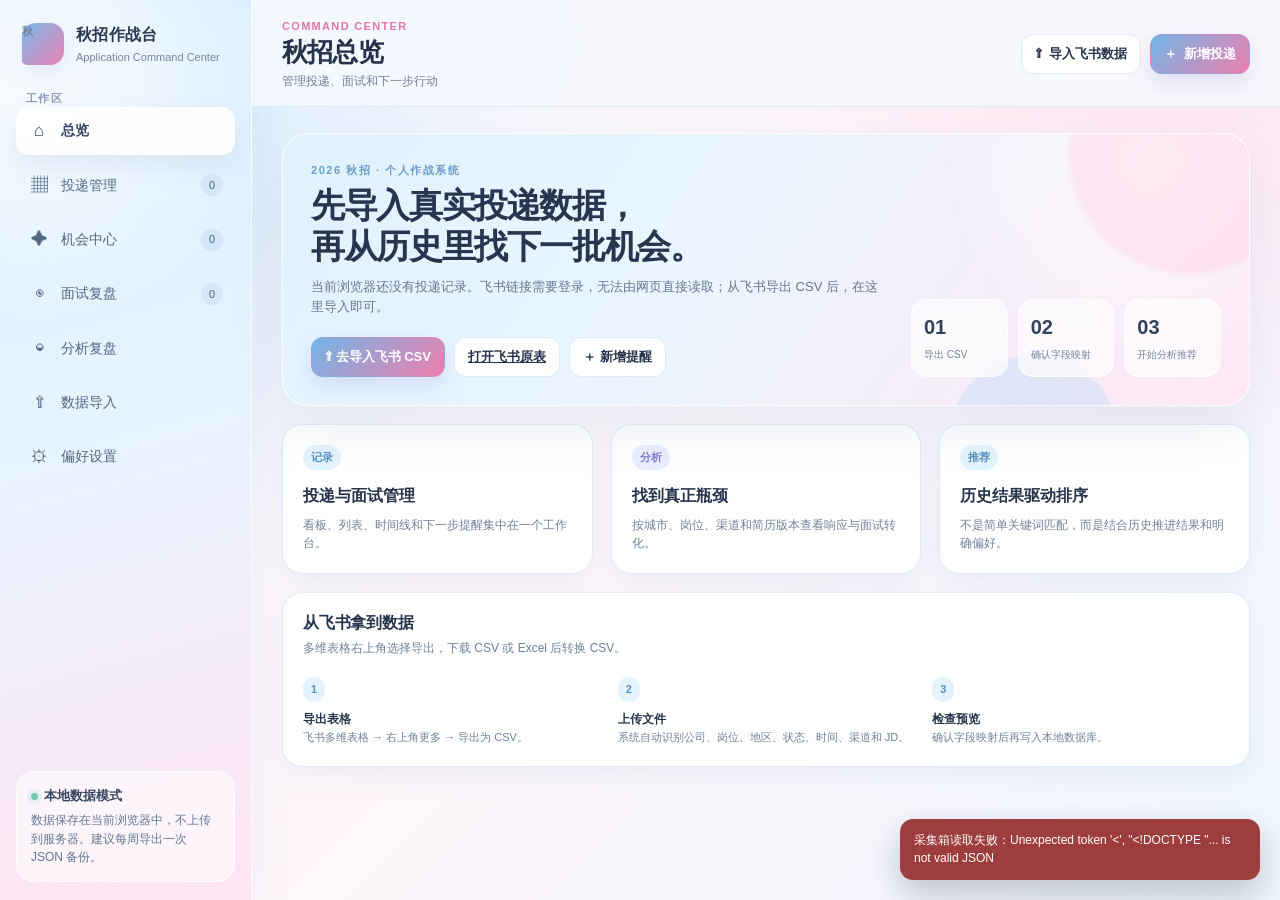
==== index.html @ 4ef89d28 "Initial version of Qiuzhao Workbench" ====
<!doctype html>
<html lang="zh-CN">
<head>
  <meta charset="utf-8">
  <meta name="viewport" content="width=device-width, initial-scale=1">
  <meta name="theme-color" content="#172b39">
  <title>秋招作战台</title>
  <link rel="icon" href="favicon.svg" type="image/svg+xml">
  <link rel="stylesheet" href="styles.css">
</head>
<body>
  <div class="app-shell">
    <aside class="sidebar">
      <a class="brand" href="#dashboard" aria-label="秋招作战台首页">
        <span class="brand-mark">秋</span>
        <span><strong>秋招作战台</strong><span>Application Command Center</span></span>
      </a>
      <div>
        <div class="nav-label">工作区</div>
        <nav class="nav-list" id="main-nav" aria-label="主导航">
          <button class="nav-btn active" data-page="dashboard"><span class="nav-icon">⌂</span><span>总览</span></button>
          <button class="nav-btn" data-page="applications"><span class="nav-icon">▦</span><span>投递管理</span><span class="nav-badge" id="nav-app-count">0</span></button>
          <button class="nav-btn" data-page="opportunities"><span class="nav-icon">✦</span><span>机会中心</span><span class="nav-badge" id="nav-opportunity-count">0</span></button>
          <button class="nav-btn" data-page="reviews"><span class="nav-icon">◉</span><span>面试复盘</span><span class="nav-badge" id="nav-review-count">0</span></button>
          <button class="nav-btn" data-page="analytics"><span class="nav-icon">◒</span><span>分析复盘</span></button>
          <button class="nav-btn" data-page="import"><span class="nav-icon">⇧</span><span>数据导入</span></button>
          <button class="nav-btn" data-page="settings"><span class="nav-icon">⚙</span><span>偏好设置</span></button>
        </nav>
      </div>
      <div class="sidebar-spacer"></div>
      <div class="sidebar-card">
        <strong><span class="dot"></span>本地数据模式</strong>
        数据保存在当前浏览器中，不上传到服务器。建议每周导出一次 JSON 备份。
      </div>
    </aside>

    <div class="main-shell">
      <header class="topbar">
        <div class="page-heading">
          <small id="page-kicker">Command center</small>
          <h1 id="page-title">秋招总览</h1>
          <p id="page-subtitle">管理投递、面试和下一步行动</p>
        </div>
        <div class="topbar-actions">
          <button class="btn btn-secondary" data-action="go-import">⇧ <span class="btn-label">导入飞书数据</span></button>
          <button class="btn btn-primary" data-action="add-application">＋ <span class="btn-label">新增投递</span></button>
        </div>
      </header>
      <main id="app-main" class="page" tabindex="-1"></main>
    </div>
  </div>

  <div id="modal-root"></div>
  <div id="toast-root" class="toast-root" aria-live="polite"></div>

  <script src="js/store.js"></script>
  <script src="js/recommender.js"></script>
  <script src="js/capture-module.js"></script>
  <script src="js/reviews-module.js"></script>
  <script src="js/reminders-module.js"></script>
  <script src="js/daily-stats-module.js"></script>
  <script src="js/dashboard-module.js"></script>
  <script src="js/app.js"></script>
</body>
</html>
---- styles.css ----
:root {
  --ink: #17232f;
  --muted: #67727e;
  --subtle: #8e97a1;
  --paper: #f4f1eb;
  --card: #fffdf9;
  --line: #e4dfd7;
  --nav: #172b39;
  --nav-soft: #233d4e;
  --accent: #ef6548;
  --accent-soft: #fde8e1;
  --teal: #2f8f77;
  --teal-soft: #e0f2ec;
  --blue: #4777d9;
  --blue-soft: #e7edfc;
  --amber: #d99528;
  --amber-soft: #fcf0d8;
  --violet: #7658bd;
  --violet-soft: #eee8fb;
  --danger: #c94b4b;
  --danger-soft: #fce7e7;
  --shadow: 0 18px 44px rgba(27, 40, 52, 0.08);
  --shadow-sm: 0 8px 20px rgba(27, 40, 52, 0.07);
  --radius-xl: 26px;
  --radius-lg: 20px;
  --radius-md: 14px;
  --radius-sm: 10px;
}

* { box-sizing: border-box; }
html { background: var(--paper); }
body {
  margin: 0;
  min-width: 320px;
  color: var(--ink);
  background:
    radial-gradient(circle at 85% 0%, rgba(239, 101, 72, 0.09), transparent 28rem),
    linear-gradient(135deg, #f7f4ee 0%, #f1eee8 100%);
  font-family: "Noto Sans SC", "Microsoft YaHei UI", "PingFang SC", "Segoe UI", sans-serif;
  font-size: 14px;
  line-height: 1.55;
}
button, input, select, textarea { font: inherit; }
button { cursor: pointer; }
a { color: inherit; }
h1, h2, h3, h4, p { margin: 0; }
button:focus-visible, input:focus-visible, select:focus-visible, textarea:focus-visible, a:focus-visible {
  outline: 3px solid rgba(71, 119, 217, 0.22);
  outline-offset: 2px;
}

.app-shell { min-height: 100vh; display: grid; grid-template-columns: 252px minmax(0, 1fr); }
.sidebar {
  position: sticky;
  top: 0;
  height: 100vh;
  padding: 22px 16px 18px;
  color: #f7fafc;
  background:
    radial-gradient(circle at 30% 0%, rgba(92, 159, 180, 0.28), transparent 20rem),
    var(--nav);
  display: flex;
  flex-direction: column;
  gap: 24px;
  overflow: auto;
}
.brand { display: flex; align-items: center; gap: 12px; padding: 0 6px; color: inherit; text-decoration: none; }
.brand-mark {
  width: 42px; height: 42px; border-radius: 14px 14px 14px 5px;
  display: grid; place-items: center; background: var(--accent); color: white;
  font-size: 20px; font-weight: 800; box-shadow: 0 10px 24px rgba(239, 101, 72, 0.3);
}
.brand strong { display: block; font-size: 16px; letter-spacing: 0.02em; }
.brand span { display: block; color: #aab9c4; font-size: 11px; margin-top: 1px; }
.nav-label { padding: 0 10px; color: #7f95a4; font-size: 11px; font-weight: 700; letter-spacing: 0.12em; }
.nav-list { display: flex; flex-direction: column; gap: 6px; }
.nav-btn {
  width: 100%; border: 0; border-radius: 13px; padding: 11px 12px; color: #c8d4dc; background: transparent;
  display: flex; align-items: center; gap: 11px; text-align: left; transition: .18s ease;
}
.nav-btn:hover { background: rgba(255,255,255,0.07); color: white; }
.nav-btn.active { background: #f6f3ed; color: var(--nav); box-shadow: 0 8px 20px rgba(0,0,0,0.14); font-weight: 700; }
.nav-icon { width: 22px; text-align: center; font-size: 17px; }
.nav-badge {
  margin-left: auto; min-width: 22px; height: 22px; padding: 0 6px; border-radius: 999px;
  display: grid; place-items: center; background: rgba(255,255,255,0.12); color: inherit; font-size: 11px;
}
.nav-btn.active .nav-badge { background: var(--accent-soft); color: var(--accent); }
.sidebar-spacer { flex: 1; }
.sidebar-card {
  padding: 14px; border: 1px solid rgba(255,255,255,0.1); border-radius: 18px;
  background: rgba(255,255,255,0.055); color: #bdcbd4; font-size: 12px;
}
.sidebar-card strong { display: block; color: white; margin-bottom: 5px; font-size: 13px; }
.sidebar-card .dot { display: inline-block; width: 7px; height: 7px; margin-right: 6px; border-radius: 50%; background: #57c69d; box-shadow: 0 0 0 4px rgba(87,198,157,.12); }

.main-shell { min-width: 0; }
.topbar {
  position: sticky; top: 0; z-index: 20; padding: 18px 30px 16px;
  border-bottom: 1px solid rgba(228, 223, 215, 0.82); background: rgba(244, 241, 235, 0.9);
  backdrop-filter: blur(16px); display: flex; align-items: center; justify-content: space-between; gap: 20px;
}
.page-heading small { display: block; color: var(--accent); font-size: 11px; font-weight: 800; letter-spacing: .12em; text-transform: uppercase; }
.page-heading h1 { margin-top: 2px; font-size: clamp(21px, 2vw, 28px); line-height: 1.2; letter-spacing: -0.03em; }
.page-heading p { margin-top: 4px; color: var(--muted); font-size: 12px; }
.topbar-actions { display: flex; align-items: center; gap: 9px; flex-wrap: wrap; justify-content: flex-end; }
.page { padding: 26px 30px 44px; max-width: 1560px; margin: 0 auto; }
.stack { display: flex; flex-direction: column; gap: 18px; }
.grid { display: grid; gap: 18px; }
.grid-2 { grid-template-columns: repeat(2, minmax(0, 1fr)); }
.grid-3 { grid-template-columns: repeat(3, minmax(0, 1fr)); }
.grid-4 { grid-template-columns: repeat(4, minmax(0, 1fr)); }
.grid-sidebar { grid-template-columns: minmax(0, 1.7fr) minmax(300px, 0.85fr); }
.card {
  border: 1px solid rgba(228, 223, 215, 0.92); border-radius: var(--radius-lg);
  background: rgba(255, 253, 249, 0.96); box-shadow: var(--shadow-sm);
}
.card-body { padding: 20px; }
.card-header { padding: 18px 20px 0; display: flex; align-items: flex-start; justify-content: space-between; gap: 14px; }
.card-header h3 { font-size: 16px; letter-spacing: -0.015em; }
.card-header p { color: var(--muted); font-size: 12px; margin-top: 3px; }
.card-footer { padding: 15px 20px; border-top: 1px solid var(--line); }
.section-title { display: flex; align-items: end; justify-content: space-between; gap: 16px; }
.section-title h2 { font-size: 19px; letter-spacing: -0.02em; }
.section-title p { color: var(--muted); font-size: 12px; margin-top: 3px; }
.muted { color: var(--muted); }
.subtle { color: var(--subtle); }
.tiny { font-size: 11px; }
.small { font-size: 12px; }
.strong { font-weight: 750; }
.nowrap { white-space: nowrap; }
.truncate { overflow: hidden; text-overflow: ellipsis; white-space: nowrap; }
.text-link { color: var(--blue); text-decoration: none; font-weight: 650; }
.text-link:hover { text-decoration: underline; }

.btn {
  border: 1px solid transparent; border-radius: 12px; padding: 9px 13px;
  display: inline-flex; align-items: center; justify-content: center; gap: 7px;
  font-weight: 700; font-size: 13px; transition: .18s ease; white-space: nowrap;
}
.btn:hover { transform: translateY(-1px); }
.btn-primary { background: var(--accent); color: white; box-shadow: 0 8px 18px rgba(239,101,72,.24); }
.btn-primary:hover { background: #dd583d; }
.btn-dark { background: var(--nav); color: white; }
.btn-secondary { border-color: var(--line); background: white; color: var(--ink); }
.btn-secondary:hover { border-color: #cfc7bc; background: #fbfaf7; }
.btn-ghost { background: transparent; color: var(--muted); }
.btn-ghost:hover { background: rgba(23,35,47,.05); color: var(--ink); }
.btn-danger { background: var(--danger-soft); color: var(--danger); }
.btn-sm { padding: 6px 10px; border-radius: 10px; font-size: 12px; }
.btn-icon { width: 36px; height: 36px; padding: 0; }
.btn[disabled] { opacity: .5; cursor: not-allowed; transform: none; }

.stat-card { position: relative; overflow: hidden; min-height: 138px; }
.stat-card::after { content: ''; position: absolute; width: 110px; height: 110px; right: -35px; bottom: -45px; border-radius: 50%; background: var(--stat-soft, var(--blue-soft)); }
.stat-top { display: flex; align-items: center; justify-content: space-between; color: var(--muted); font-size: 12px; font-weight: 650; }
.stat-icon { width: 34px; height: 34px; border-radius: 11px; display: grid; place-items: center; background: var(--stat-soft, var(--blue-soft)); color: var(--stat-color, var(--blue)); font-size: 16px; }
.stat-value { margin-top: 14px; font-size: 32px; line-height: 1; font-weight: 800; letter-spacing: -0.05em; }
.stat-meta { margin-top: 9px; position: relative; z-index: 1; color: var(--muted); font-size: 11px; }
.stat-trend { color: var(--teal); font-weight: 700; }

.pill, .tag {
  display: inline-flex; align-items: center; gap: 5px; border-radius: 999px;
  padding: 4px 8px; background: #f0ede7; color: #59636e; font-size: 11px; font-weight: 700;
}
.tag-accent { background: var(--accent-soft); color: #bc472f; }
.tag-teal { background: var(--teal-soft); color: #22705c; }
.tag-blue { background: var(--blue-soft); color: #315da9; }
.tag-amber { background: var(--amber-soft); color: #9a6615; }
.tag-violet { background: var(--violet-soft); color: #60469d; }
.tag-danger { background: var(--danger-soft); color: #ad3d3d; }
.status-dot { width: 7px; height: 7px; border-radius: 50%; background: currentColor; }
.priority-high { background: var(--danger-soft); color: var(--danger); }
.priority-mid { background: var(--amber-soft); color: #946115; }
.priority-low { background: #ebeff2; color: #66727d; }

.form-grid { display: grid; grid-template-columns: repeat(2, minmax(0, 1fr)); gap: 15px; }
.form-grid.cols-3 { grid-template-columns: repeat(3, minmax(0, 1fr)); }
.field { display: flex; flex-direction: column; gap: 6px; min-width: 0; }
.field.span-2 { grid-column: span 2; }
.field.span-3 { grid-column: span 3; }
.field > label { color: #4f5a65; font-size: 12px; font-weight: 750; }
.field input, .field select, .field textarea, .input {
  width: 100%; border: 1px solid #ded8cf; border-radius: 12px; color: var(--ink); background: #fff;
  padding: 10px 12px; transition: .16s ease;
}
.field textarea { min-height: 96px; resize: vertical; line-height: 1.55; }
.field textarea.tall { min-height: 180px; }
.field input:hover, .field select:hover, .field textarea:hover, .input:hover { border-color: #cfc6ba; }
.field input:focus, .field select:focus, .field textarea:focus, .input:focus { border-color: var(--blue); box-shadow: 0 0 0 3px rgba(71,119,217,.1); outline: none; }
.field-help { color: var(--subtle); font-size: 11px; }
.form-actions { display: flex; justify-content: flex-end; gap: 9px; margin-top: 20px; }
.checkline { display: flex; gap: 9px; align-items: center; color: var(--muted); font-size: 12px; }
.checkline input { width: auto; }
.toolbar { display: flex; align-items: center; justify-content: space-between; gap: 12px; flex-wrap: wrap; }
.filters { display: flex; gap: 9px; align-items: center; flex-wrap: wrap; }
.filters input, .filters select { min-width: 132px; border: 1px solid var(--line); border-radius: 11px; padding: 9px 11px; background: white; }
.search-box { position: relative; min-width: min(320px, 100%); }
.search-box span { position: absolute; left: 11px; top: 50%; transform: translateY(-50%); color: var(--subtle); }
.search-box input { width: 100%; padding-left: 34px; }

.empty-state { padding: 42px 24px; min-height: 240px; display: grid; place-items: center; text-align: center; }
.empty-state.compact { min-height: 170px; padding: 28px 18px; }
.empty-icon { width: 58px; height: 58px; margin: 0 auto 14px; border-radius: 20px; display: grid; place-items: center; background: var(--blue-soft); color: var(--blue); font-size: 25px; }
.empty-state h3 { font-size: 17px; }
.empty-state p { max-width: 480px; margin: 7px auto 0; color: var(--muted); font-size: 12px; }
.empty-actions { margin-top: 17px; display: flex; justify-content: center; gap: 9px; flex-wrap: wrap; }

.hero {
  position: relative; overflow: hidden; border-radius: var(--radius-xl); padding: 28px;
  color: #f9fbfc; background: linear-gradient(125deg, #1b3445 0%, #254c5f 70%, #315f6b 100%);
  box-shadow: var(--shadow);
}
.hero::before { content: ''; position: absolute; width: 240px; height: 240px; border-radius: 50%; right: -60px; top: -100px; background: rgba(239,101,72,.35); filter: blur(2px); }
.hero::after { content: ''; position: absolute; width: 170px; height: 170px; border-radius: 50%; right: 130px; bottom: -120px; background: rgba(78,183,160,.24); }
.hero-content { position: relative; z-index: 1; display: flex; align-items: flex-end; justify-content: space-between; gap: 24px; }
.hero h2 { font-size: clamp(22px, 3vw, 34px); line-height: 1.2; letter-spacing: -0.04em; margin-top: 6px; }
.hero p { max-width: 650px; margin-top: 10px; color: #c6d5dd; font-size: 13px; }
.hero-kicker { color: #7ed7bb; font-size: 11px; font-weight: 800; letter-spacing: .14em; text-transform: uppercase; }
.hero-targets { display: grid; grid-template-columns: repeat(3, minmax(90px, 1fr)); gap: 10px; min-width: 310px; }
.hero-target { padding: 12px; border: 1px solid rgba(255,255,255,.12); border-radius: 15px; background: rgba(255,255,255,.07); backdrop-filter: blur(8px); }
.hero-target strong { display: block; font-size: 20px; }
.hero-target span { color: #b9cbd4; font-size: 10px; }

.progress { height: 8px; overflow: hidden; border-radius: 999px; background: #eeeae3; }
.progress > span { display: block; height: 100%; border-radius: inherit; background: var(--accent); }
.progress.teal > span { background: var(--teal); }
.progress.blue > span { background: var(--blue); }
.metric-row { display: flex; align-items: center; justify-content: space-between; gap: 14px; padding: 11px 0; border-bottom: 1px solid #eeeae4; }
.metric-row:last-child { border-bottom: 0; }
.metric-row-label { min-width: 0; }
.metric-row-label strong { display: block; font-size: 13px; }
.metric-row-label span { color: var(--muted); font-size: 11px; }
.metric-row-value { font-size: 17px; font-weight: 800; }

.task-list { display: flex; flex-direction: column; }
.task-item { display: flex; gap: 12px; padding: 14px 0; border-bottom: 1px solid #eeeae4; }
.task-item:last-child { border-bottom: 0; }
.task-check { width: 22px; height: 22px; flex: 0 0 auto; margin-top: 2px; border: 1px solid #d4cec5; border-radius: 7px; background: white; display: grid; place-items: center; color: transparent; }
.task-check:hover { color: var(--teal); border-color: var(--teal); }
.task-main { flex: 1; min-width: 0; }
.task-main strong { display: block; font-size: 13px; }
.task-main p { color: var(--muted); margin-top: 3px; font-size: 11px; }
.task-side { flex: 0 0 auto; }

.pipeline { display: grid; grid-template-columns: repeat(5, minmax(0, 1fr)); gap: 8px; }
.pipeline-step { min-width: 0; }
.pipeline-track { height: 7px; border-radius: 999px; background: #ede9e2; overflow: hidden; margin-bottom: 8px; }
.pipeline-track span { display: block; height: 100%; border-radius: inherit; background: var(--step-color, var(--blue)); }
.pipeline-step strong { display: block; font-size: 17px; }
.pipeline-step small { color: var(--muted); font-size: 10px; }

.table-wrap { overflow: auto; border-radius: 0 0 var(--radius-lg) var(--radius-lg); }
.data-table { width: 100%; border-collapse: collapse; min-width: 1120px; }
.data-table th { padding: 11px 14px; color: var(--subtle); background: #faf8f4; text-align: left; font-size: 11px; font-weight: 750; letter-spacing: .03em; border-bottom: 1px solid var(--line); }
.data-table td { padding: 13px 14px; border-bottom: 1px solid #eeeae4; vertical-align: middle; font-size: 12px; }
.data-table tr:last-child td { border-bottom: 0; }
.data-table tbody tr { transition: .14s ease; }
.data-table tbody tr:hover { background: #fcfaf6; }
.company-cell { display: flex; align-items: center; gap: 10px; min-width: 0; }
.company-avatar { width: 34px; height: 34px; flex: 0 0 auto; border-radius: 11px; display: grid; place-items: center; background: var(--blue-soft); color: var(--blue); font-weight: 800; }
.company-cell strong { display: block; max-width: 190px; overflow: hidden; text-overflow: ellipsis; white-space: nowrap; }
.company-cell span { display: block; color: var(--muted); font-size: 11px; max-width: 220px; overflow: hidden; text-overflow: ellipsis; white-space: nowrap; }
.row-actions { display: flex; justify-content: flex-end; gap: 5px; }

.kanban { display: grid; grid-auto-flow: column; grid-auto-columns: minmax(260px, 1fr); gap: 14px; overflow-x: auto; padding-bottom: 8px; align-items: start; }
.kanban-col { min-height: 260px; border: 1px solid var(--line); border-radius: 17px; background: rgba(255,255,255,.58); }
.kanban-head { padding: 13px 14px; display: flex; align-items: center; justify-content: space-between; border-bottom: 1px solid var(--line); }
.kanban-head strong { display: flex; align-items: center; gap: 7px; font-size: 12px; }
.kanban-cards { padding: 10px; display: flex; flex-direction: column; gap: 9px; min-height: 160px; }
.kanban-card { padding: 12px; border: 1px solid var(--line); border-radius: 13px; background: white; box-shadow: 0 5px 14px rgba(27,40,52,.045); cursor: pointer; }
.kanban-card:hover { border-color: #cbc2b5; transform: translateY(-1px); }
.kanban-card strong { display: block; font-size: 12px; }
.kanban-card p { color: var(--muted); font-size: 11px; margin-top: 3px; }
.kanban-card .card-meta { margin-top: 9px; display: flex; align-items: center; justify-content: space-between; gap: 8px; }

.bar-list { display: flex; flex-direction: column; gap: 13px; }
.bar-item { display: grid; grid-template-columns: minmax(90px, 1fr) minmax(120px, 2.4fr) auto; align-items: center; gap: 10px; }
.bar-item-label { min-width: 0; }
.bar-item-label strong { display: block; font-size: 12px; overflow: hidden; text-overflow: ellipsis; white-space: nowrap; }
.bar-item-label span { color: var(--muted); font-size: 10px; }
.bar-track { height: 9px; border-radius: 999px; overflow: hidden; background: #eeeae3; }
.bar-track span { display: block; height: 100%; border-radius: inherit; background: var(--bar-color, var(--blue)); }
.bar-value { min-width: 54px; text-align: right; font-size: 11px; font-weight: 750; }
.funnel { display: flex; flex-direction: column; gap: 10px; }
.funnel-row { display: grid; grid-template-columns: 76px 1fr 52px; gap: 10px; align-items: center; }
.funnel-row span:first-child { color: var(--muted); font-size: 11px; }
.funnel-track { height: 24px; background: #eeeae3; border-radius: 8px; overflow: hidden; }
.funnel-track span { display: block; height: 100%; background: var(--funnel-color, var(--blue)); border-radius: inherit; }
.donut-wrap { display: flex; align-items: center; gap: 24px; }
.donut { width: 150px; height: 150px; flex: 0 0 auto; border-radius: 50%; position: relative; background: conic-gradient(var(--teal) 0 0, #eeeae3 0); }
.donut::after { content: ''; position: absolute; inset: 27px; border-radius: 50%; background: var(--card); }
.donut-center { position: absolute; inset: 0; z-index: 1; display: grid; place-items: center; text-align: center; }
.donut-center strong { display: block; font-size: 24px; line-height: 1; }
.donut-center span { color: var(--muted); font-size: 10px; }
.legend { display: flex; flex-direction: column; gap: 9px; }
.legend-item { display: flex; align-items: center; gap: 8px; color: var(--muted); font-size: 11px; }
.legend-dot { width: 9px; height: 9px; border-radius: 3px; }
.sparkline { width: 100%; height: 120px; overflow: visible; }
.sparkline .grid-line { stroke: #e9e4dc; stroke-width: 1; }
.sparkline .line { fill: none; stroke: var(--accent); stroke-width: 3; stroke-linecap: round; stroke-linejoin: round; }
.sparkline .area { fill: rgba(239,101,72,.09); }
.sparkline .point { fill: white; stroke: var(--accent); stroke-width: 3; }
.chart-caption { display: flex; justify-content: space-between; color: var(--subtle); font-size: 10px; margin-top: 2px; }

.recommendation-card { border: 1px solid var(--line); border-radius: 17px; padding: 17px; background: white; }
.recommendation-card + .recommendation-card { margin-top: 12px; }
.recommendation-top { display: flex; align-items: flex-start; justify-content: space-between; gap: 16px; }
.recommendation-title { min-width: 0; }
.recommendation-title h3 { font-size: 15px; }
.recommendation-title p { color: var(--muted); font-size: 11px; margin-top: 2px; }
.score-ring { width: 62px; height: 62px; flex: 0 0 auto; border-radius: 50%; display: grid; place-items: center; background: conic-gradient(var(--score-color, var(--teal)) calc(var(--score) * 1%), #eeeae3 0); position: relative; }
.score-ring::after { content: ''; position: absolute; inset: 6px; border-radius: 50%; background: white; }
.score-ring strong { position: relative; z-index: 1; font-size: 17px; }
.score-ring span { position: relative; z-index: 1; font-size: 8px; color: var(--muted); }
.recommendation-reasons { margin-top: 13px; display: flex; flex-wrap: wrap; gap: 6px; }
.recommendation-warnings { margin-top: 9px; color: #a26126; font-size: 11px; }
.recommendation-actions { margin-top: 14px; padding-top: 13px; border-top: 1px solid #eeeae4; display: flex; justify-content: space-between; align-items: center; gap: 10px; flex-wrap: wrap; }
.component-bars { display: grid; grid-template-columns: repeat(4, 1fr); gap: 8px; margin-top: 14px; }
.component { padding: 9px; border-radius: 11px; background: #f8f6f2; }
.component span { display: block; color: var(--muted); font-size: 9px; }
.component strong { display: block; font-size: 13px; margin-top: 2px; }

.detail-hero { padding: 22px; background: linear-gradient(135deg, #f8f4ed, #fff); border-bottom: 1px solid var(--line); }
.detail-hero h2 { font-size: 20px; }
.detail-hero p { color: var(--muted); font-size: 12px; margin-top: 4px; }
.detail-meta { display: flex; flex-wrap: wrap; gap: 7px; margin-top: 14px; }
.detail-grid { display: grid; grid-template-columns: repeat(2, minmax(0, 1fr)); gap: 14px; }
.detail-field { padding: 11px 12px; border-radius: 12px; background: #faf8f4; }
.detail-field span { display: block; color: var(--subtle); font-size: 10px; }
.detail-field strong { display: block; margin-top: 3px; font-size: 12px; word-break: break-word; }
.detail-jd { white-space: pre-wrap; color: #42515f; font-size: 12px; line-height: 1.7; max-height: 360px; overflow: auto; padding: 14px; border-radius: 13px; background: #faf8f4; }
.timeline { position: relative; padding-left: 24px; }
.timeline::before { content: ''; position: absolute; left: 7px; top: 6px; bottom: 6px; width: 1px; background: #ded8cf; }
.timeline-item { position: relative; padding-bottom: 19px; }
.timeline-item:last-child { padding-bottom: 0; }
.timeline-item::before { content: ''; position: absolute; left: -22px; top: 5px; width: 11px; height: 11px; border-radius: 50%; background: var(--accent); border: 3px solid var(--card); box-shadow: 0 0 0 1px #e4d9ce; }
.timeline-item strong { display: block; font-size: 12px; }
.timeline-item span { color: var(--subtle); font-size: 10px; }
.timeline-item p { color: var(--muted); font-size: 11px; margin-top: 4px; }

.import-source { display: flex; align-items: flex-start; gap: 15px; }
.import-source-icon { width: 48px; height: 48px; flex: 0 0 auto; border-radius: 16px; display: grid; place-items: center; background: var(--blue-soft); color: var(--blue); font-size: 21px; }
.drop-zone { border: 1px dashed #c9c0b5; border-radius: 16px; padding: 26px; text-align: center; background: #fbf9f5; transition: .16s ease; }
.drop-zone.dragging { border-color: var(--blue); background: var(--blue-soft); }
.drop-zone strong { display: block; }
.drop-zone p { color: var(--muted); font-size: 11px; margin-top: 4px; }
.preview-table { max-height: 320px; overflow: auto; }
.notice { padding: 12px 14px; border-radius: 12px; font-size: 12px; }
.notice-info { color: #315da9; background: var(--blue-soft); }
.notice-warning { color: #936217; background: var(--amber-soft); }
.notice-success { color: #286f5b; background: var(--teal-soft); }
.mapping-list { display: flex; flex-wrap: wrap; gap: 7px; }
.mapping-chip { padding: 6px 9px; border-radius: 9px; background: #f4f1eb; color: var(--muted); font-size: 10px; }
.mapping-chip strong { color: var(--ink); }

.modal-backdrop { position: fixed; inset: 0; z-index: 100; background: rgba(16,27,37,.42); backdrop-filter: blur(3px); display: grid; align-items: start; justify-items: center; padding: 24px; overflow: auto; }
.modal { width: min(880px, 100%); max-height: calc(100vh - 48px); overflow: auto; border-radius: 22px; background: var(--card); box-shadow: 0 28px 80px rgba(12,24,35,.26); animation: modal-in .16s ease-out; }
.modal.wide { width: min(1080px, 100%); }
.modal.narrow { width: min(540px, 100%); }
.modal-header { position: sticky; top: 0; z-index: 3; padding: 18px 20px; border-bottom: 1px solid var(--line); background: rgba(255,253,249,.95); backdrop-filter: blur(12px); display: flex; align-items: flex-start; justify-content: space-between; gap: 18px; }
.modal-header h2 { font-size: 19px; }
.modal-header p { color: var(--muted); font-size: 11px; margin-top: 3px; }
.modal-body { padding: 20px; }
.modal-footer { position: sticky; bottom: 0; z-index: 3; padding: 15px 20px; border-top: 1px solid var(--line); background: rgba(255,253,249,.95); backdrop-filter: blur(12px); display: flex; justify-content: flex-end; gap: 9px; }
@keyframes modal-in { from { opacity: 0; transform: translateY(10px) scale(.99); } to { opacity: 1; transform: none; } }

.toast-root { position: fixed; right: 20px; bottom: 20px; z-index: 150; display: flex; flex-direction: column; gap: 9px; }
.toast { min-width: 230px; max-width: 360px; padding: 12px 14px; border-radius: 13px; background: #172b39; color: white; box-shadow: 0 14px 34px rgba(13,25,35,.24); font-size: 12px; animation: toast-in .18s ease; }
.toast.success { background: #286f5b; }
.toast.error { background: #9e3d3d; }
@keyframes toast-in { from { opacity: 0; transform: translateY(8px); } to { opacity: 1; transform: none; } }

@media (max-width: 1100px) {
  .grid-4 { grid-template-columns: repeat(2, minmax(0, 1fr)); }
  .grid-sidebar { grid-template-columns: 1fr; }
  .hero-content { align-items: flex-start; flex-direction: column; }
  .hero-targets { min-width: 0; width: 100%; }
}
@media (max-width: 820px) {
  .app-shell { display: block; }
  .sidebar { position: fixed; z-index: 60; left: 0; right: 0; bottom: 0; top: auto; height: 70px; padding: 7px 9px; flex-direction: row; gap: 0; overflow: visible; }
  .brand, .nav-label, .sidebar-spacer, .sidebar-card { display: none; }
  .nav-list { width: 100%; display: grid; grid-template-columns: repeat(8, minmax(52px, 1fr)); gap: 3px; overflow-x: auto; }
  .nav-btn { padding: 7px 3px; border-radius: 11px; display: flex; flex-direction: column; gap: 1px; justify-content: center; font-size: 9px; }
  .nav-icon { font-size: 16px; }
  .nav-badge { position: absolute; margin: -20px 0 0 24px; min-width: 17px; height: 17px; font-size: 9px; }
  .topbar { padding: 14px 16px; }
  .topbar-actions .btn-label { display: none; }
  .page { padding: 18px 14px 96px; }
  .grid-2, .grid-3, .grid-4 { grid-template-columns: 1fr; }
  .form-grid, .form-grid.cols-3 { grid-template-columns: 1fr; }
  .field.span-2, .field.span-3 { grid-column: auto; }
  .pipeline { grid-template-columns: repeat(5, minmax(84px, 1fr)); overflow-x: auto; }
  .detail-grid { grid-template-columns: 1fr; }
  .component-bars { grid-template-columns: repeat(2, 1fr); }
  .review-sections { grid-template-columns: 1fr; }
  .modal-backdrop { padding: 0; }
  .modal, .modal.wide, .modal.narrow { width: 100%; max-height: 100vh; min-height: 100vh; border-radius: 0; }
  .donut-wrap { flex-direction: column; align-items: flex-start; }
}
@media (max-width: 520px) {
  .topbar { align-items: flex-start; }
  .page-heading p { display: none; }
  .hero { padding: 22px 18px; }
  .hero-targets { grid-template-columns: repeat(3, 1fr); }
  .hero-target { padding: 9px; }
  .stat-value { font-size: 27px; }
  .card-body { padding: 16px; }
  .card-header { padding: 16px 16px 0; }
  .toolbar { align-items: stretch; }
  .filters { width: 100%; }
  .filters > * { flex: 1 1 130px; }
}

.url-cell { max-width: 230px; min-width: 160px; }
.url-cell a { display: block; overflow: hidden; text-overflow: ellipsis; white-space: nowrap; font-size: 11px; }
.url-cell span { display: block; margin-top: 2px; color: var(--subtle); font-size: 10px; }
.kanban-link { display: block; margin-top: 10px; color: var(--blue); font-size: 10px; font-weight: 700; text-decoration: none; overflow: hidden; text-overflow: ellipsis; white-space: nowrap; }
.kanban-link:hover { text-decoration: underline; }
.kanban-link.missing { color: var(--subtle); font-weight: 500; }


.capture-card, .review-card { border: 1px solid var(--line); border-radius: 18px; padding: 18px; background: white; box-shadow: var(--shadow-sm); }
.capture-card + .capture-card, .review-card + .review-card { margin-top: 12px; }
.capture-card-head, .review-card-head { display: flex; align-items: flex-start; justify-content: space-between; gap: 16px; }
.capture-card-head h3, .review-card-head h3 { margin-top: 8px; font-size: 16px; }
.capture-card-head p, .review-card-head p { margin-top: 4px; color: var(--muted); font-size: 11px; }
.capture-meta, .capture-actions, .review-tags { display: flex; align-items: center; gap: 7px; flex-wrap: wrap; }
.capture-meta { justify-content: flex-end; }
.capture-url { display: block; margin-top: 13px; color: var(--blue); font-size: 11px; text-decoration: none; overflow: hidden; text-overflow: ellipsis; white-space: nowrap; }
.capture-url:hover { text-decoration: underline; }
.capture-jd { max-height: 230px; overflow: auto; margin-top: 13px; padding: 13px; border-radius: 12px; background: #faf8f4; color: #465462; white-space: pre-wrap; font-size: 11px; line-height: 1.65; }
.capture-steps > div { padding: 12px; border-radius: 13px; background: #faf8f4; }
.capture-steps strong { display: block; margin-top: 9px; }
.capture-steps p { margin-top: 5px; color: var(--muted); font-size: 11px; }
.review-rating { flex: 0 0 auto; text-align: right; }
.review-rating strong { display: block; color: #d99528; letter-spacing: 1px; white-space: nowrap; }
.review-rating span { color: var(--subtle); font-size: 10px; }
.review-sections { display: grid; grid-template-columns: repeat(3, minmax(0, 1fr)); gap: 10px; margin-top: 15px; }
.review-sections section { padding: 12px; border-radius: 13px; background: #faf8f4; min-width: 0; }
.review-sections span { display: block; color: var(--subtle); font-size: 10px; font-weight: 700; }
.review-sections p { margin-top: 6px; color: #4d5a67; white-space: pre-wrap; font-size: 11px; max-height: 160px; overflow: auto; }
.question-bank { display: flex; flex-direction: column; gap: 9px; max-height: 520px; overflow: auto; }
.question-bank > div { display: flex; gap: 9px; padding: 10px; border-radius: 11px; background: #faf8f4; }
.question-bank > div > span { width: 20px; height: 20px; flex: 0 0 auto; border-radius: 7px; display: grid; place-items: center; background: var(--blue-soft); color: var(--blue); font-size: 9px; font-weight: 800; }
.question-bank p { color: #4d5a67; font-size: 11px; }



.schedule-list { display: flex; flex-direction: column; gap: 8px; }
.schedule-item { display: grid; grid-template-columns: 34px minmax(0, 1fr) auto; gap: 10px; align-items: center; padding: 11px; border-radius: 13px; background: #faf8f4; cursor: pointer; }
.schedule-item:hover { background: #f5f1ea; }
.schedule-icon { width: 34px; height: 34px; border-radius: 11px; display: grid; place-items: center; color: white; background: var(--schedule-color, var(--blue)); font-size: 16px; }
.schedule-main { min-width: 0; }
.schedule-main strong { display: block; overflow: hidden; text-overflow: ellipsis; white-space: nowrap; font-size: 12px; }
.schedule-main p { color: var(--muted); font-size: 10px; margin-top: 3px; }
.schedule-time { text-align: right; }
.schedule-time strong { display: block; color: var(--accent); font-size: 12px; }
.schedule-time span { display: block; color: var(--subtle); font-size: 9px; }
.schedule-notice { margin-top: 12px; padding-top: 12px; border-top: 1px solid var(--line); display: flex; align-items: center; justify-content: space-between; gap: 10px; color: var(--muted); font-size: 10px; }

.daily-summary { display: grid; grid-template-columns: repeat(3, 1fr); gap: 10px; }
.daily-summary > div { padding: 12px; border-radius: 13px; background: #faf8f4; }
.daily-summary span { display: block; color: var(--muted); font-size: 10px; }
.daily-summary strong { display: block; margin-top: 3px; font-size: 24px; line-height: 1; }
.daily-summary small { display: block; margin-top: 6px; color: var(--subtle); font-size: 9px; }
.daily-chart { height: 150px; margin-top: 16px; display: grid; grid-template-columns: repeat(7, 1fr); gap: 8px; align-items: end; }
.daily-bar-item { height: 100%; display: flex; flex-direction: column; align-items: center; gap: 5px; }
.daily-count { color: var(--muted); font-size: 10px; }
.daily-bar-track { flex: 1; width: 100%; min-height: 80px; display: flex; align-items: flex-end; border-radius: 9px; background: #f0ece5; overflow: hidden; }
.daily-bar-track span { display: block; width: 100%; min-height: 3px; border-radius: 9px; background: #b9c0c8; transition: height .2s ease; }
.daily-bar-item.today .daily-bar-track span { background: var(--accent); }
.daily-bar-item.today small { color: var(--accent); font-weight: 800; }
.daily-bar-item small { color: var(--subtle); font-size: 9px; }
.daily-progress { margin-top: 14px; }
.daily-progress > div:first-child { display: flex; justify-content: space-between; margin-bottom: 7px; color: var(--muted); font-size: 11px; }

/* Pastel blue and pink theme */
:root {
  --ink: #26344b;
  --muted: #708098;
  --subtle: #93a1b6;
  --paper: #f5f8ff;
  --card: rgba(255, 255, 255, 0.92);
  --line: #dfe9f6;
  --nav: #dceeff;
  --nav-soft: #f7fbff;
  --accent: #ed78a8;
  --accent-soft: #ffe5f0;
  --teal: #6ca9d8;
  --teal-soft: #e4f3ff;
  --blue: #78b7e8;
  --blue-soft: #e5f3ff;
  --amber: #d5a2c0;
  --amber-soft: #f9e8f1;
  --violet: #9a9ee8;
  --violet-soft: #eceeff;
  --danger: #cf6e88;
  --danger-soft: #ffe7ee;
  --shadow: 0 22px 55px rgba(105, 139, 181, 0.13);
  --shadow-sm: 0 10px 28px rgba(113, 146, 184, 0.11);
}
body {
  color: var(--ink);
  background:
    radial-gradient(circle at 8% 8%, rgba(180, 222, 255, 0.48), transparent 30rem),
    radial-gradient(circle at 92% 2%, rgba(255, 202, 224, 0.44), transparent 29rem),
    linear-gradient(135deg, #f4f9ff 0%, #fff7fb 52%, #eff7ff 100%);
}
.sidebar {
  color: var(--ink);
  background:
    radial-gradient(circle at 12% 8%, rgba(255, 255, 255, 0.86), transparent 16rem),
    linear-gradient(165deg, #d8edff 0%, #e7f4ff 48%, #ffe3f0 100%);
  border-right: 1px solid rgba(255, 255, 255, 0.9);
  box-shadow: 12px 0 32px rgba(119, 156, 193, 0.09);
}
.brand strong { color: #2a3a52; }
.brand span { color: #7286a0; }
.brand-mark { background: linear-gradient(135deg, #76b9eb, #ed82b1); box-shadow: 0 10px 24px rgba(141, 158, 220, 0.22); }
.nav-label { color: #8c9cb3; }
.nav-btn { color: #526883; }
.nav-btn:hover { color: #26344b; background: rgba(255, 255, 255, 0.6); }
.nav-btn.active { color: #35455f; background: rgba(255, 255, 255, 0.92); box-shadow: 0 10px 24px rgba(130, 157, 192, 0.16); }
.nav-badge { background: rgba(115, 169, 215, 0.14); }
.sidebar-card { color: #637792; background: rgba(255, 255, 255, 0.58); border-color: rgba(255, 255, 255, 0.86); }
.sidebar-card strong { color: #35455f; }
.sidebar-card .dot { background: #74c9b0; }
.topbar { background: rgba(246, 250, 255, 0.86); border-bottom-color: rgba(218, 232, 247, 0.92); }
.page-heading small { color: #e276a6; }
.card, .recommendation-card, .capture-card, .review-card { background: var(--card); border-color: rgba(222, 234, 248, 0.95); box-shadow: var(--shadow-sm); }
.stat-card::after { opacity: .72; }
.hero {
  color: #27364f;
  background:
    radial-gradient(circle at 90% 10%, rgba(255, 255, 255, 0.88), transparent 13rem),
    linear-gradient(125deg, #dff2ff 0%, #eaf5ff 42%, #ffe7f2 100%);
  border: 1px solid rgba(255, 255, 255, 0.92);
  box-shadow: 0 22px 52px rgba(125, 157, 194, 0.16);
}
.hero::before { background: rgba(255, 186, 216, 0.28); }
.hero::after { background: rgba(157, 213, 247, 0.28); }
.hero p { color: #65778f; }
.hero-kicker { color: #6d9dc5; }
.hero-target { background: rgba(255, 255, 255, 0.68); border-color: rgba(255, 255, 255, 0.92); }
.hero-target strong { color: #31425b; }
.hero-target span { color: #71839b; }
.btn-primary { background: linear-gradient(135deg, #72b5e7, #ed7fae); box-shadow: 0 9px 20px rgba(151, 145, 206, 0.22); }
.btn-primary:hover { background: linear-gradient(135deg, #65a9df, #e96fa5); }
.btn-dark { background: #7faeda; }

.tag-blue { background: #e3f3ff; color: #5791c1; }
.tag-violet { background: #ececff; color: #787dca; }
.tag-amber { background: #f9e8f2; color: #b16f95; }
.tag-teal { background: #e2f4ff; color: #588db8; }
.tag-accent { background: #ffe4ef; color: #c35d8b; }
.tag-danger { background: #ffe5ec; color: #c55e7c; }
.priority-high { background: #ffe5ec; color: #c55e7c; }
.priority-mid { background: #f9e8f2; color: #ac7192; }
.progress { background: #eaf2fb; }
.progress > span { background: linear-gradient(90deg, #7bbaea, #ef83b2); }
.progress.teal > span { background: linear-gradient(90deg, #8bcada, #a7c8f0); }
.data-table th { background: #f1f7fd; color: #8292a8; }
.data-table td { border-bottom-color: #e9f0f8; }
.data-table tbody tr:hover { background: #f7fbff; }
.company-avatar { background: #e5f3ff; color: #639bca; }
.kanban-col { background: rgba(247, 251, 255, 0.82); border-color: #dfeaf6; }
.kanban-card { border-color: #e4edf7; }
.kanban-card:hover { border-color: #c7ddf0; }
.form-grid input, .field input, .field select, .field textarea, .filters input, .filters select, .input { border-color: #dce7f3; background: rgba(255, 255, 255, 0.94); }
.form-grid input:focus, .field input:focus, .field select:focus, .field textarea:focus { border-color: #86bde7; box-shadow: 0 0 0 3px rgba(125, 182, 228, 0.14); }
.recommendation-reasons .tag { background: #f1f6fc; color: #63788f; }
.component { background: #f4f8fd; }
.detail-hero { background: linear-gradient(135deg, #e5f4ff, #fff5fa); }
.detail-field { background: #f5f9fe; }
.detail-jd { background: #f7faff; }
.timeline::before { background: #dce8f4; }
.timeline-item::before { background: #ef83b1; border-color: #fff; box-shadow: 0 0 0 1px #f4d4e3; }
.reminder-head-actions { display: flex; align-items: center; gap: 8px; }
.schedule-item { position: relative; grid-template-columns: 34px minmax(0, 1fr) auto auto; background: linear-gradient(90deg, #edf7ff, #fff5fa); border: 1px solid #e5eef8; }
.schedule-item:hover { background: linear-gradient(90deg, #e5f4ff, #ffedf6); }
.schedule-item.custom-reminder { background: linear-gradient(90deg, #f1f7ff, #ffeef6); border-color: #e3e8f7; }
.schedule-main[data-action] { cursor: pointer; }
.schedule-actions { display: flex; align-items: center; gap: 2px; }
.schedule-actions .btn { width: 28px; height: 28px; padding: 0; }
.schedule-icon { background: linear-gradient(135deg, #79b9e8, var(--schedule-color, #ef83b1)); }
.schedule-notice { border-top-color: #e6eef7; }
.daily-summary > div { background: linear-gradient(135deg, #eff8ff, #fff4f9); border: 1px solid #e5eef8; }
.daily-bar-track { background: #eaf2fb; }
.daily-bar-track span { background: #aacae4; }
.daily-bar-item.today .daily-bar-track span { background: linear-gradient(180deg, #78b8e8, #ee82b1); }
.daily-bar-item.today small { color: #d96d9d; }
.question-bank > div, .capture-steps > div, .review-sections section { background: #f4f9fe; }
.modal { background: #fbfdff; }
.modal-header, .modal-footer { background: rgba(250, 253, 255, 0.95); border-color: #e0eaf5; }
.empty-icon { background: #e6f3ff; color: #71a9d4; }
.notice-info { background: #e6f3ff; color: #5b8db5; }
.notice-warning { background: #f9e9f1; color: #a76b8a; }
.notice-success { background: #e3f3ff; color: #5d8fb7; }

.action-center-body { display: flex; flex-direction: column; gap: 18px; }
.action-section-title { display: flex; align-items: center; gap: 8px; margin-bottom: 8px; }
.action-section-title strong { font-size: 13px; }
.action-section-title small { color: var(--subtle); font-size: 10px; }
.action-dot { width: 9px; height: 9px; border-radius: 50%; }
.action-dot.urgent { background: #ef78a7; box-shadow: 0 0 0 5px rgba(239,120,167,.12); }
.action-dot.upcoming { background: #73b4e5; box-shadow: 0 0 0 5px rgba(115,180,229,.13); }
.compact-list .schedule-item { padding: 9px 10px; }
.hero-v2 { min-height: 210px; }
.action-center .task-item { padding: 11px 0; }
.status-dot { box-shadow: 0 0 0 3px rgba(255,255,255,.7); }

.opportunity-divider { margin-top: 8px; padding-top: 20px; border-top: 1px solid var(--line); }
.action-center-body { display: flex; flex-direction: column; gap: 18px; }
.action-section-title { display: flex; align-items: center; gap: 8px; margin-bottom: 8px; }
.action-section-title strong { font-size: 13px; }
.action-section-title small { color: var(--subtle); font-size: 10px; }
.action-dot { width: 9px; height: 9px; border-radius: 50%; }
.action-dot.urgent { background: #ef78a7; box-shadow: 0 0 0 5px rgba(239,120,167,.12); }
.action-dot.upcoming { background: #73b4e5; box-shadow: 0 0 0 5px rgba(115,180,229,.13); }
.compact-list .schedule-item { padding: 9px 10px; }
.hero-v2 { min-height: 210px; }

#app-main:focus,
#app-main:focus-visible,
main.page:focus,
main.page:focus-visible {
  outline: none;
}
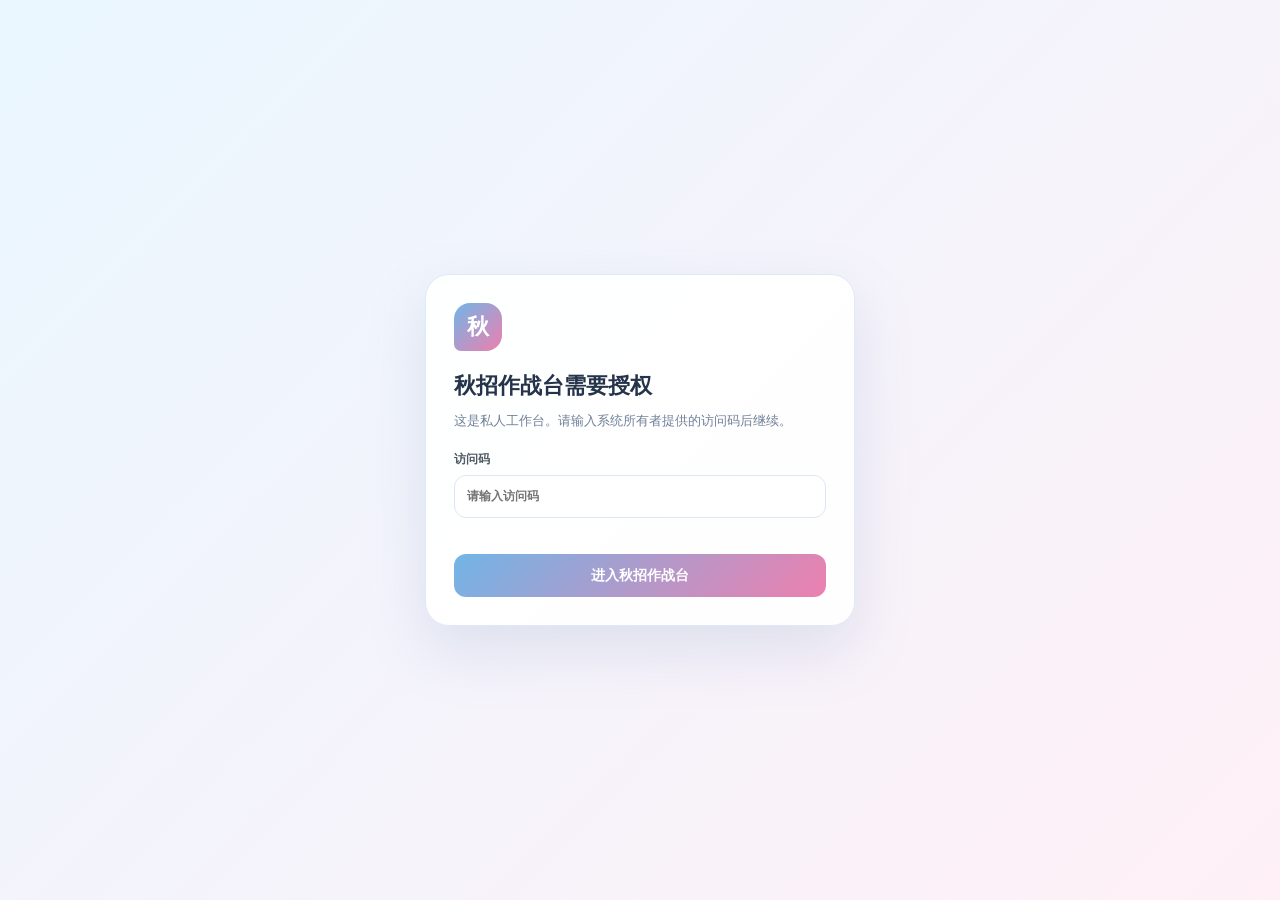
==== commit c28335e7: "Add owner-approved access gate" ====
--- a/index.html
+++ b/index.html
@@ -6,6 +6,7 @@
   <meta name="theme-color" content="#172b39">
   <title>秋招作战台</title>
   <link rel="icon" href="favicon.svg" type="image/svg+xml">
+  <script src="access-gate.js"></script>
   <link rel="stylesheet" href="styles.css">
 </head>
 <body>
@@ -73,3 +74,6 @@
 
 
 
+
+
+
--- a/styles.css
+++ b/styles.css
@@ -628,3 +628,6 @@
 main.page:focus-visible {
   outline: none;
 }
+
+.data-table tbody tr[data-application-id] { cursor: pointer; }
+.data-table tbody tr[data-application-id]:hover { background: var(--blue-soft); }
